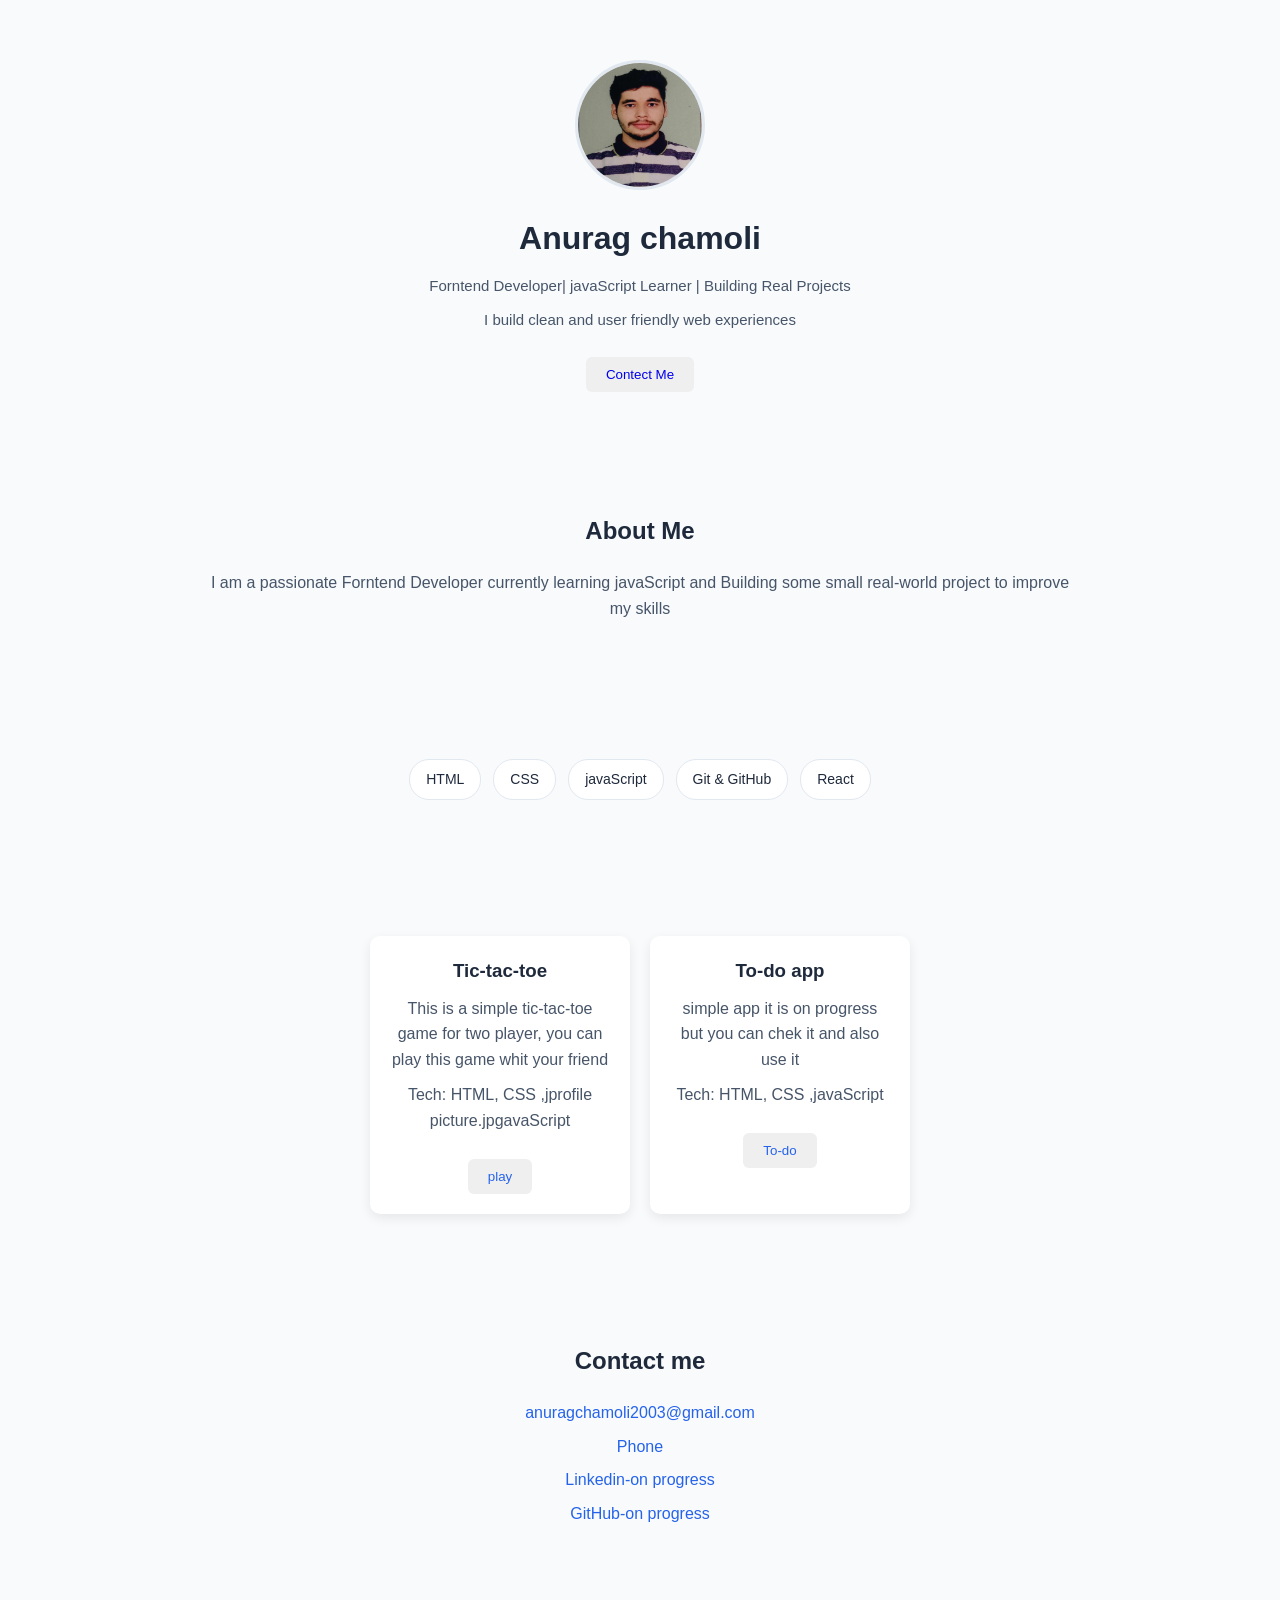
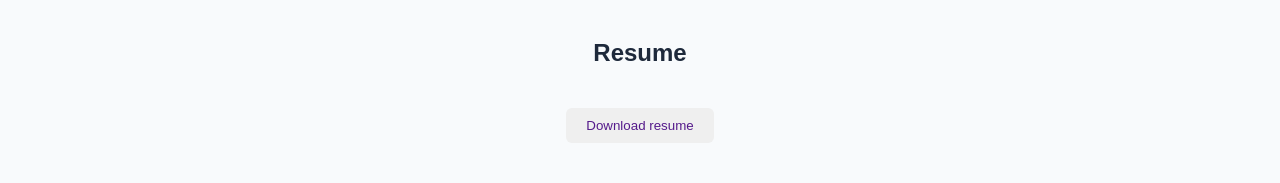
==== index.html @ 79e092b1 "profile picture bug" ====
<!DOCTYPE html>
<html lang="en">

<head>
    <meta charset="UTF-8">
    <meta name="viewport" content="width=device-width, initial-scale=1.0">
    <title>Portfolio</title>
    <link rel="stylesheet" href="style.css" class="css">
</head>

<body>
    <!-- hero section -->
    <section class="hero-sec">
        <img src="profile picture.jpg" alt="profile-picture">
        <h1>Anurag chamoli</h1>
        <p>Forntend Developer| javaScript Learner | Building Real Projects</p>
        <P>I build clean and user friendly web experiences</P>
        <button><a href="tel:9368377358">Contect Me</a></button>
    </section>

    <!-- about section -->
    <section class="about-sec">
        <h2>About Me</h2>
        <p>I am a passionate Forntend Developer currently learning javaScript and Building some small real-world project
            to improve my skills</p>
    </section>

    <!-- skill section -->
    <section class="skill-sec">
        <ul>
            <li>HTML</li>
            <li>CSS</li>
            <li>javaScript</li>
            <li>Git & GitHub</li>
            <li>React</li>
        </ul>
    </section>

    <!-- project section -->
    <section class="project-sec">
        <ul>
            <!-- tic-tac-toe game -->
            <li>
                <h3>Tic-tac-toe</h3>
                <p>This is a simple tic-tac-toe game for two player, you can play this game whit your friend</p>
                <p>Tech: HTML, CSS ,jprofile picture.jpgavaScript</p>
                <button><a href="/tic-tac-toe/">play</a></button>
            </li>

            <!-- to do app -->
            <li>
                <h3>To-do app</h3>
                <p>simple app it is on progress but you can chek it and also use it</p>
                <p>Tech: HTML, CSS ,javaScript</p>
                <button><a href="/to do/">To-do</a></button>
            </li>
        </ul>
    </section>


    <!-- contact section -->
    <section>
        <h2>Contact me</h2>
        <ul>
            <li><a href="mailto : anuragchamoli2003@gmail.com"> anuragchamoli2003@gmail.com</a></li>
            <li><a href="tel: 9368377358">Phone</a></li>
            <li><a href="">Linkedin-on progress</a></li>
            <li><a href="">GitHub-on progress</a></li>
        </ul>
    </section>

    <div>
        <h2>Resume</h2>
        <button><a href="">Download resume</a></button>
    </div>

</body>

</html>
---- style.css ----
/* RESET */
* {
    margin: 0;
    padding: 0;
    box-sizing: border-box;
    font-family: "Segoe UI", Arial, sans-serif;
}

/* BODY */
body {
    background: #f8fafc;
    color: #1e293b;
    line-height: 1.6;
}

/* COMMON SECTION STYLE */
section {
    padding: 60px 20px;
    max-width: 900px;
    margin: auto;
}

/* HEADINGS */
h1 {
    font-size: 32px;
    margin-bottom: 10px;
}

h2 {
    font-size: 24px;
    margin-bottom: 20px;
    text-align: center;
}

p {
    color: #475569;
    margin-bottom: 10px;
}

/* HERO */
.hero-sec {
    text-align: center;
}

.hero-sec img {
    width: 130px;
    height: 130px;
    border-radius: 50%;
    margin-bottom: 15px;
    border: 3px solid #e2e8f0;
}

.hero-sec p {
    font-size: 15px;
}

/* BUTTON STYLE */
button {
    margin-top: 15px;
    border: none;
    padding: 10px 20px;
    border-radius: 6px;
    cursor: pointer;
    transition: 0.3s;
}

button a {
    /* color: black; */
    text-decoration: none;
    font-weight: 500;
}

button:hover {
    background: #1d4ed8;
    a{
        color: white;
    }
}

/* ABOUT */
.about-sec {
    text-align: center;
}

/* SKILLS */
.skill-sec ul {
    display: flex;
    flex-wrap: wrap;
    justify-content: center;
    gap: 12px;
    list-style: none;
}

.skill-sec li {
    background: #ffffff;
    padding: 8px 16px;
    border-radius: 20px;
    border: 1px solid #e2e8f0;
    font-size: 14px;
}

/* PROJECTS */
.project-sec ul {
    display: flex;
    flex-wrap: wrap;
    justify-content: center;
    gap: 20px;
    list-style: none;
}

.project-sec li {
    background: white;
    padding: 20px;
    width: 260px;
    border-radius: 10px;
    box-shadow: 0 4px 12px rgba(0,0,0,0.08);
    transition: 0.3s;
}

.project-sec li:hover {
    transform: translateY(-6px);
}

.project-sec h3 {
    margin-bottom: 10px;
}

/* CONTACT */
section ul {
    list-style: none;
    text-align: center;
}

section ul li {
    margin: 8px 0;
}

section ul li a {
    text-decoration: none;
    color: #2563eb;
    transition: 0.3s;
}

section ul li a:hover {
    color: #1d4ed8;
}

/* RESUME */
div {
    text-align: center;
    padding: 40px 0;
}

/* RESPONSIVE */
@media (max-width: 600px) {
    h1 {
        font-size: 26px;
    }

    .project-sec ul {
        flex-direction: column;
        align-items: center;
    }

    .skill-sec ul {
        flex-direction: column;
        align-items: center;
    }
}
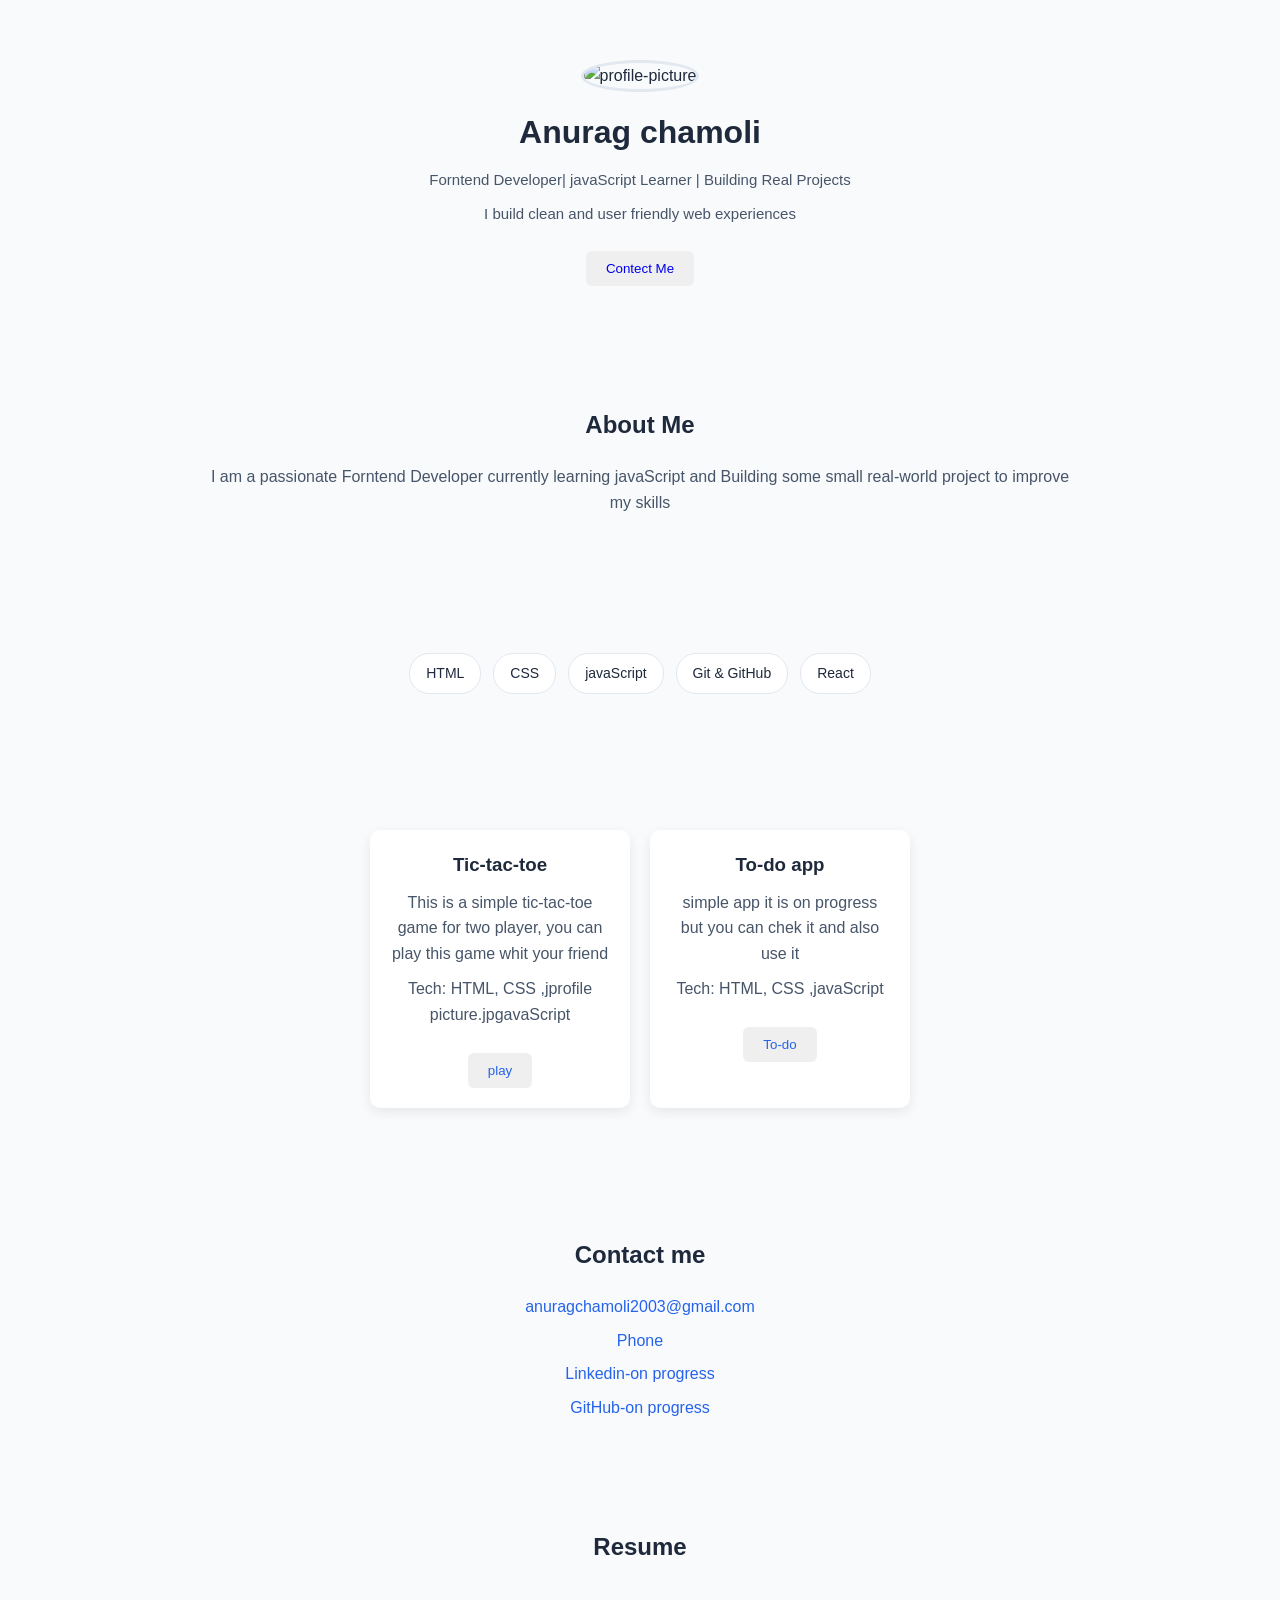
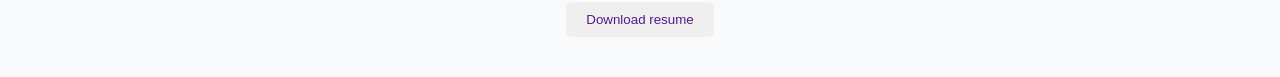
==== commit 9f5aa401: "change" ====
--- a/index.html
+++ b/index.html
@@ -11,7 +11,7 @@
 <body>
     <!-- hero section -->
     <section class="hero-sec">
-        <img src="profile picture.jpg" alt="profile-picture">
+        <img src="profile-picture.jpg" alt="profile-picture">
         <h1>Anurag chamoli</h1>
         <p>Forntend Developer| javaScript Learner | Building Real Projects</p>
         <P>I build clean and user friendly web experiences</P>
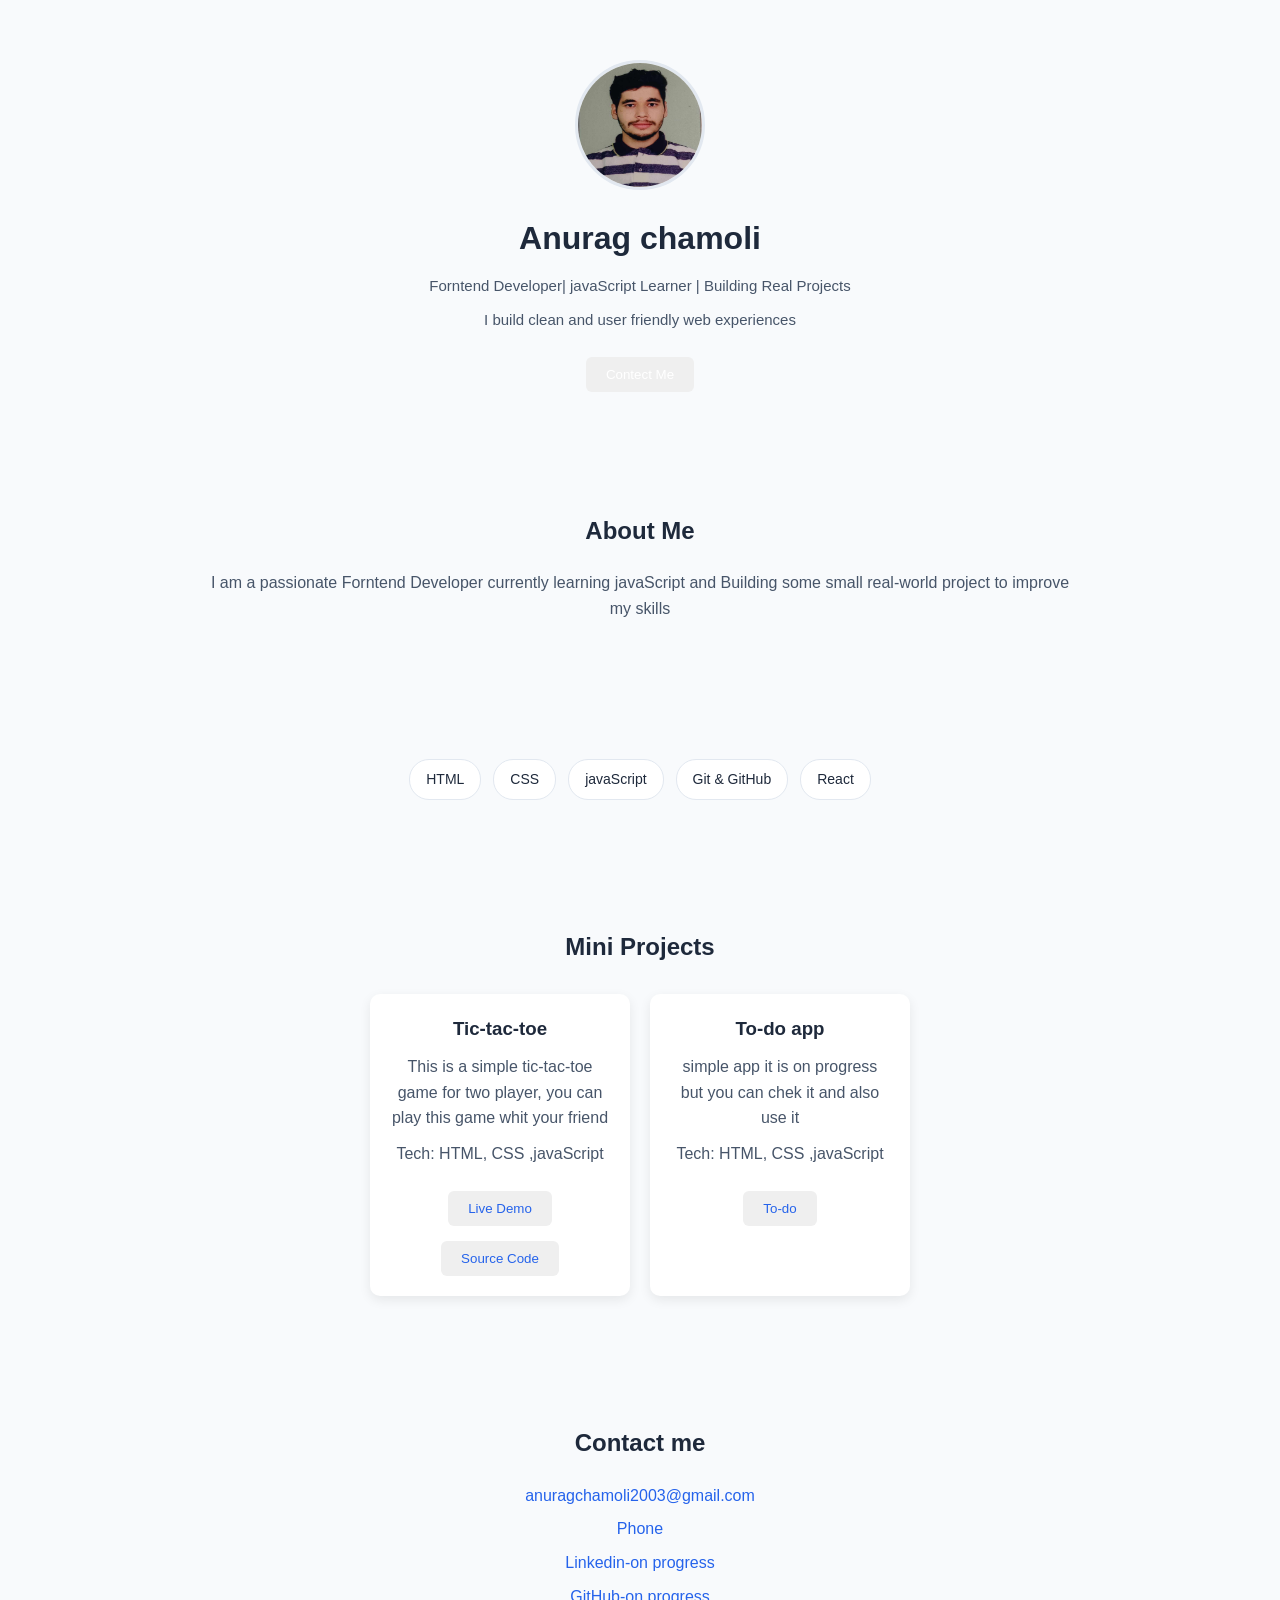
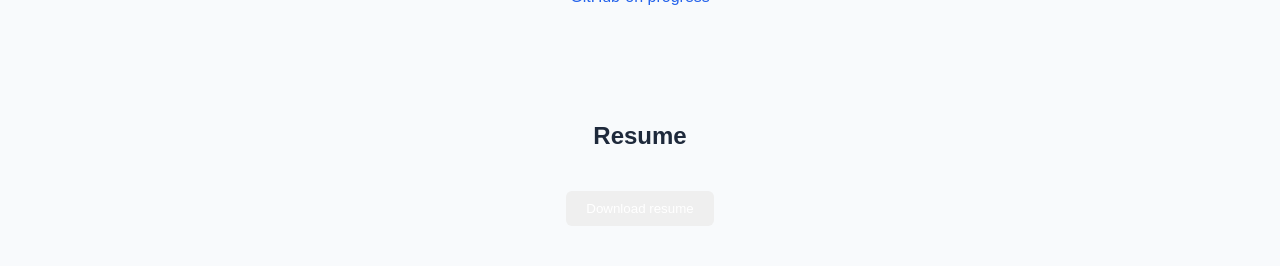
==== commit a9b55ffa: "add project link" ====
--- a/index.html
+++ b/index.html
@@ -38,13 +38,15 @@
 
     <!-- project section -->
     <section class="project-sec">
+        <h2>Mini Projects</h2>
         <ul>
             <!-- tic-tac-toe game -->
             <li>
                 <h3>Tic-tac-toe</h3>
                 <p>This is a simple tic-tac-toe game for two player, you can play this game whit your friend</p>
-                <p>Tech: HTML, CSS ,jprofile picture.jpgavaScript</p>
-                <button><a href="/tic-tac-toe/">play</a></button>
+                <p>Tech: HTML, CSS ,javaScript</p>
+                <button><a href=" https://anuragchamoli-15.github.io/tic-tac-toe/">Live Demo</a></button>
+                <button><a href="https://github.com/Anuragchamoli-15/tic-tac-toe.git">Source Code</a></button>
             </li>
 
             <!-- to do app -->
--- a/style.css
+++ b/style.css
@@ -65,16 +65,17 @@
 }
 
 button a {
-    /* color: black; */
+    color:white;
     text-decoration: none;
     font-weight: 500;
+     transition: 0.3s;
 }
 
+
 button:hover {
-    background: #1d4ed8;
-    a{
-        color: white;
-    }
+    background: #c5d4ff;
+     box-shadow: 0px 1px 5px rgb(101, 101, 101);
+     transform: translateY(-2px);
 }
 
 /* ABOUT */
@@ -118,7 +119,8 @@
 }
 
 .project-sec li:hover {
-    transform: translateY(-6px);
+    /* transform: translateY(-2px); */
+    box-shadow: 0px 1px 8px rgb(8, 230, 255);
 }
 
 .project-sec h3 {
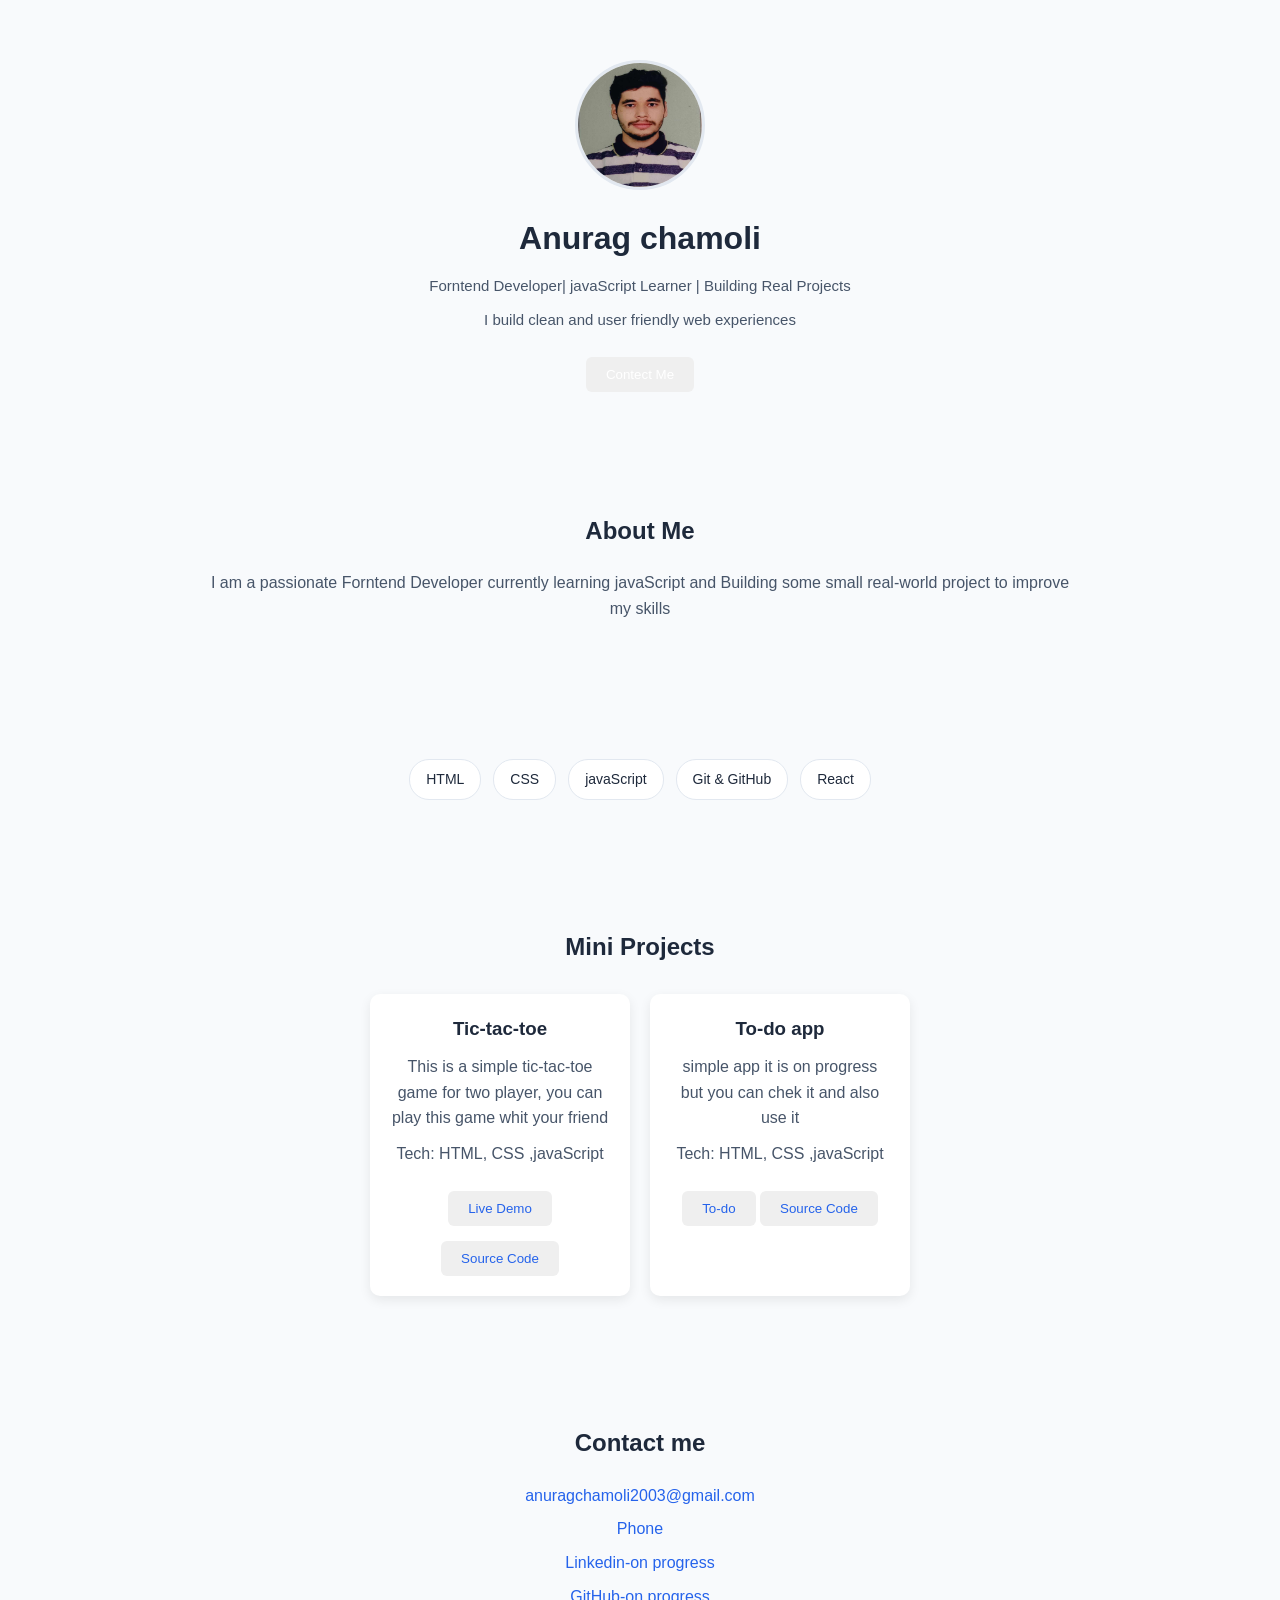
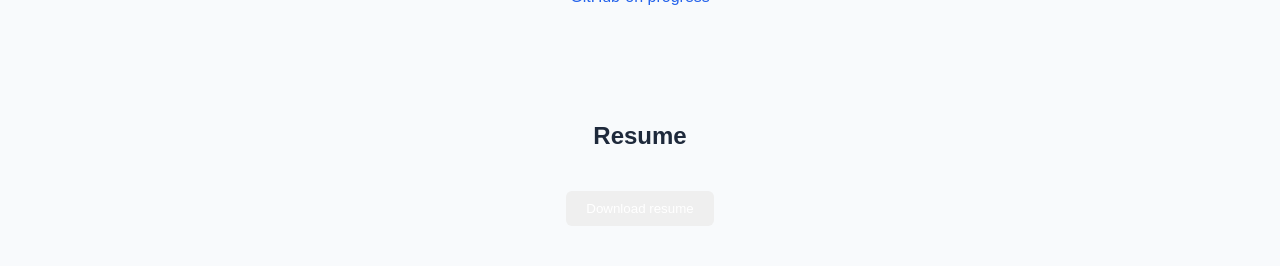
==== commit 8914c10f: "add links" ====
--- a/index.html
+++ b/index.html
@@ -54,7 +54,8 @@
                 <h3>To-do app</h3>
                 <p>simple app it is on progress but you can chek it and also use it</p>
                 <p>Tech: HTML, CSS ,javaScript</p>
-                <button><a href="/to do/">To-do</a></button>
+                <button><a href="https://anuragchamoli-15.github.io/To-do-app/">To-do</a></button>
+                <button><a href="https://github.com/Anuragchamoli-15/To-do-app.git">Source Code</a></button>
             </li>
         </ul>
     </section>
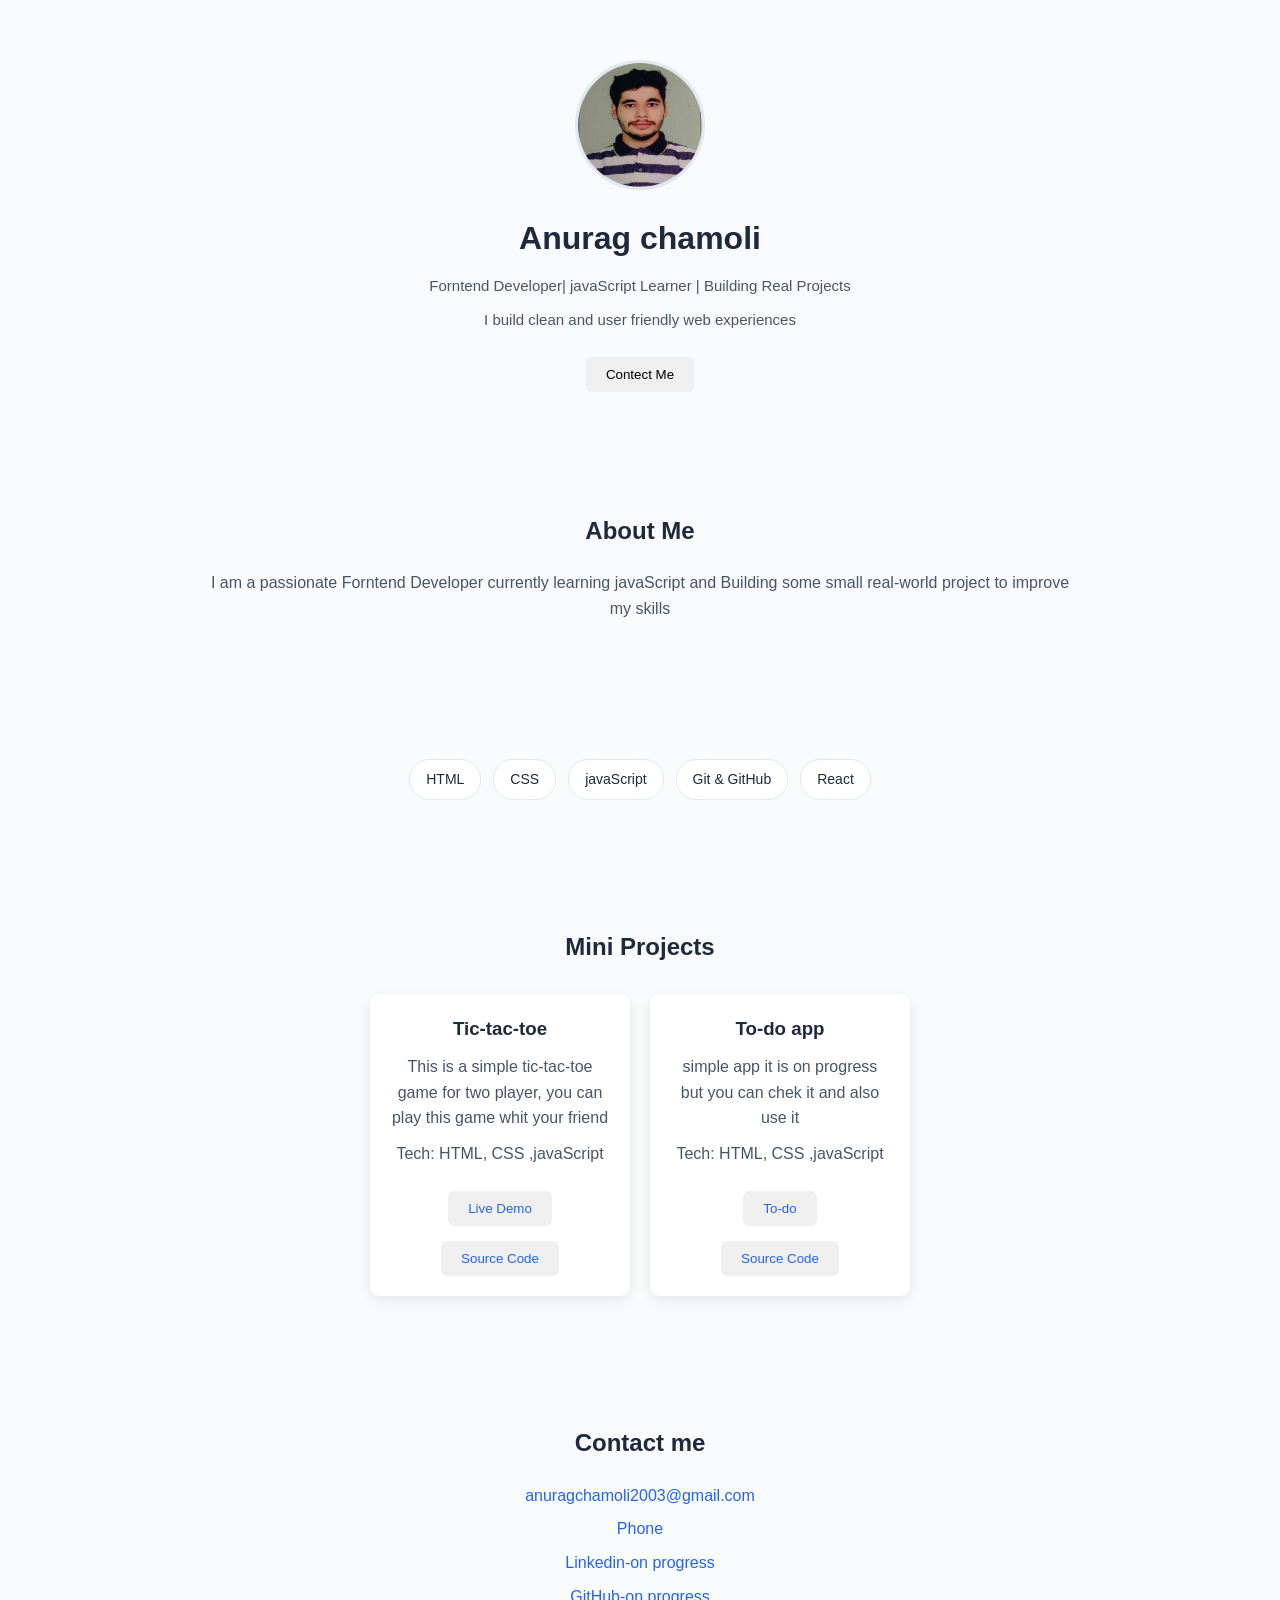
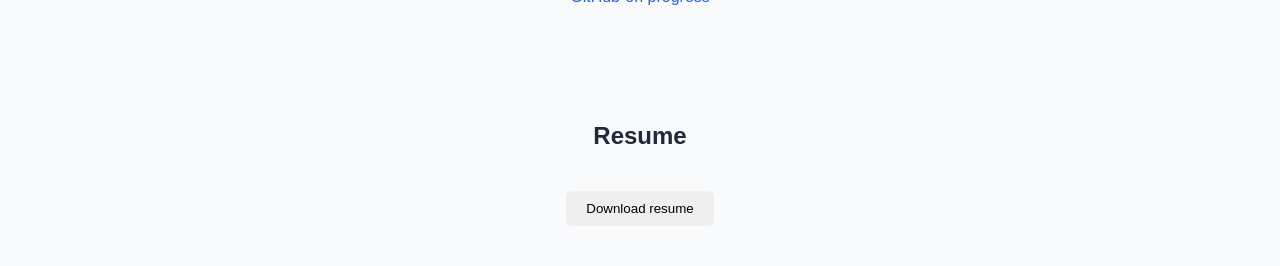
==== commit 803041e1: "commit" ====
--- a/index.html
+++ b/index.html
@@ -54,7 +54,7 @@
                 <h3>To-do app</h3>
                 <p>simple app it is on progress but you can chek it and also use it</p>
                 <p>Tech: HTML, CSS ,javaScript</p>
-                <button><a href="https://anuragchamoli-15.github.io/To-do-app/">To-do</a></button>
+                <button><a href="https://anuragchamoli-15.github.io/To-do-app/">To-do</a></button><br>
                 <button><a href="https://github.com/Anuragchamoli-15/To-do-app.git">Source Code</a></button>
             </li>
         </ul>
--- a/style.css
+++ b/style.css
@@ -65,7 +65,7 @@
 }
 
 button a {
-    color:white;
+    color:black;
     text-decoration: none;
     font-weight: 500;
      transition: 0.3s;
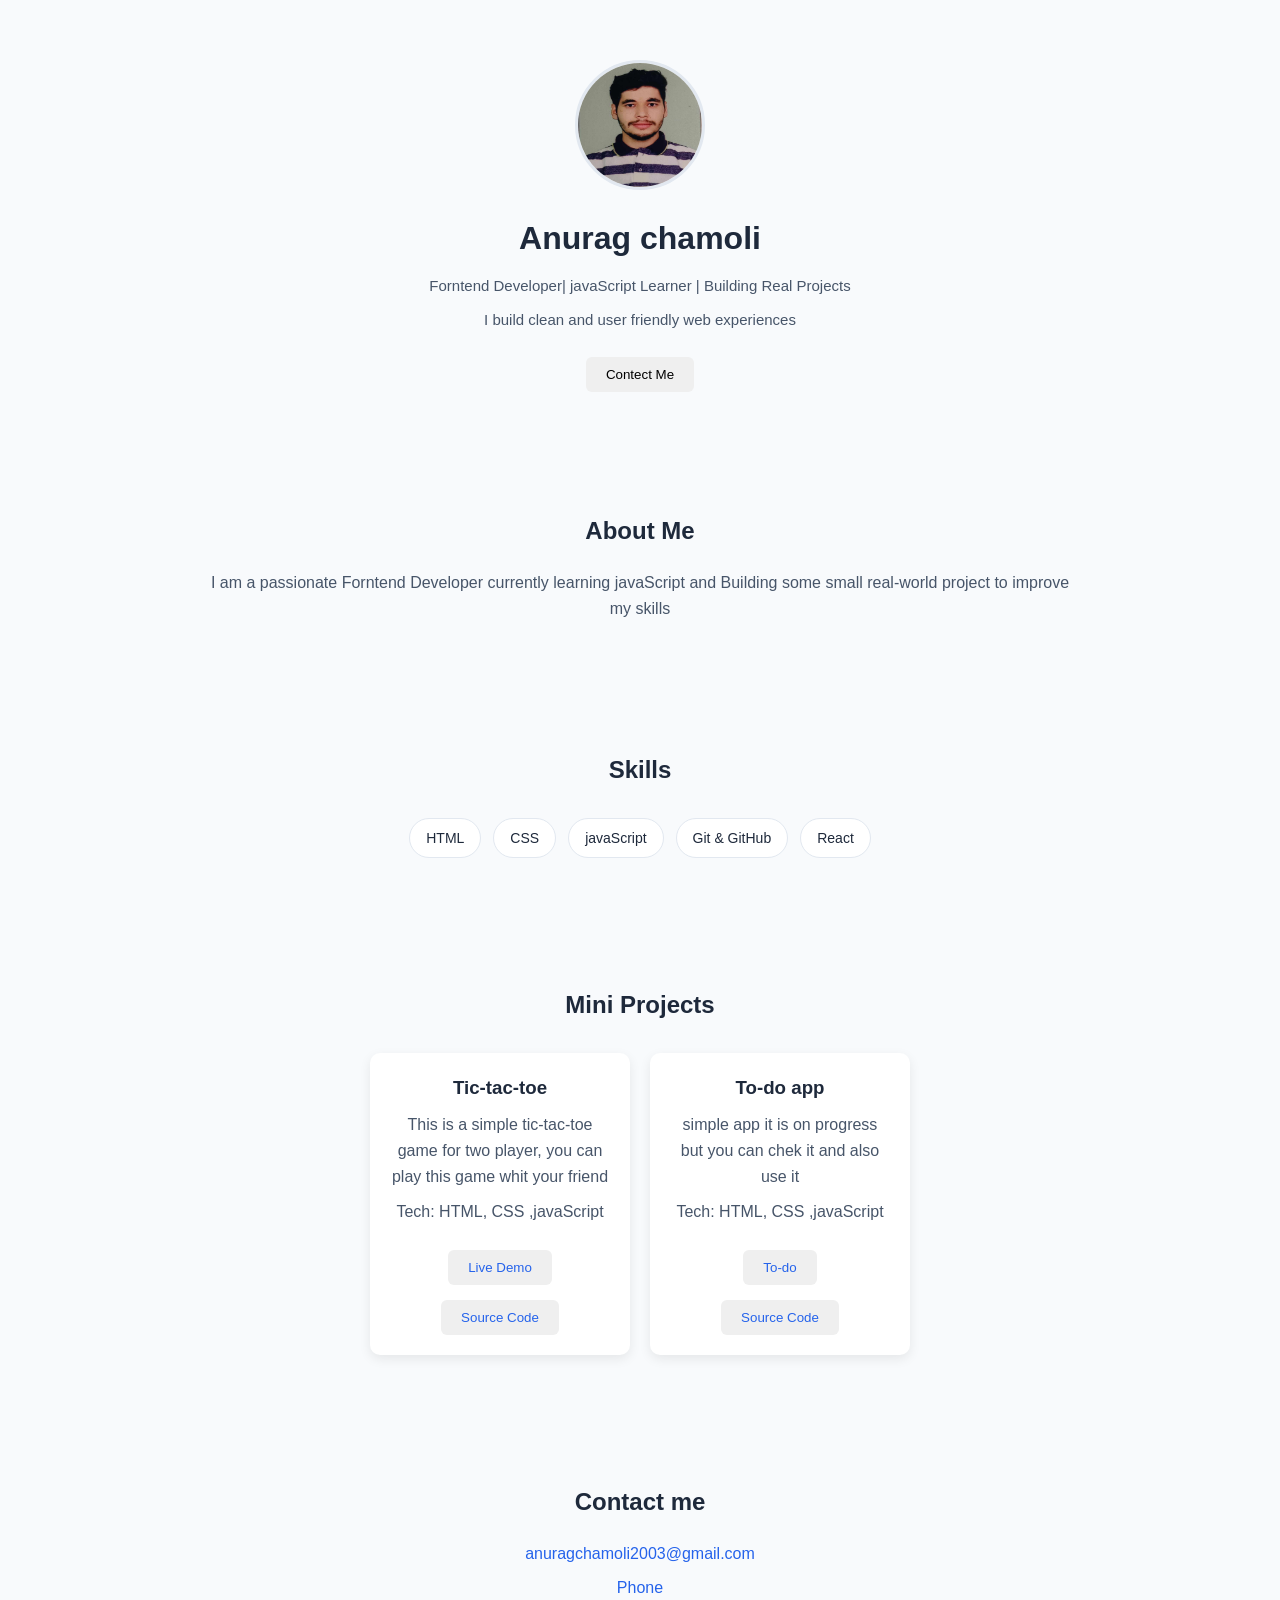
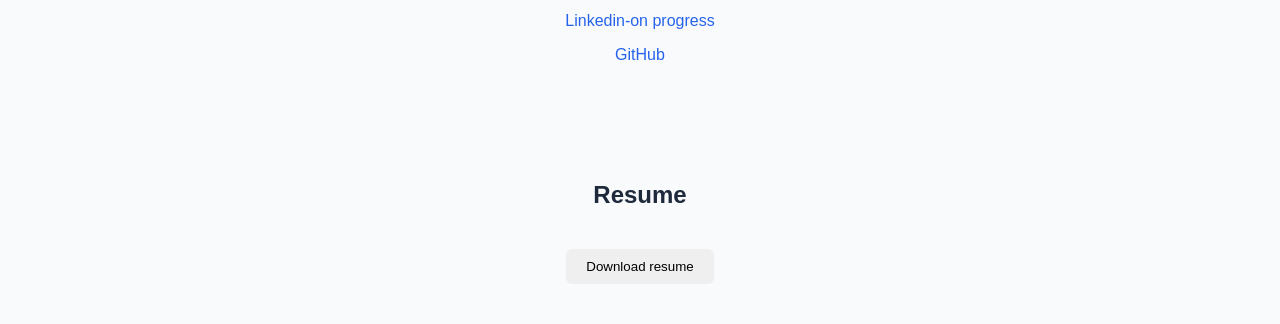
==== commit 848b77fb: "commit" ====
--- a/index.html
+++ b/index.html
@@ -27,6 +27,7 @@
 
     <!-- skill section -->
     <section class="skill-sec">
+        <h2>Skills</h2>
         <ul>
             <li>HTML</li>
             <li>CSS</li>
@@ -68,7 +69,7 @@
             <li><a href="mailto : anuragchamoli2003@gmail.com"> anuragchamoli2003@gmail.com</a></li>
             <li><a href="tel: 9368377358">Phone</a></li>
             <li><a href="">Linkedin-on progress</a></li>
-            <li><a href="">GitHub-on progress</a></li>
+            <li><a href="https://github.com/Anuragchamoli-15">GitHub</a></li>
         </ul>
     </section>
 
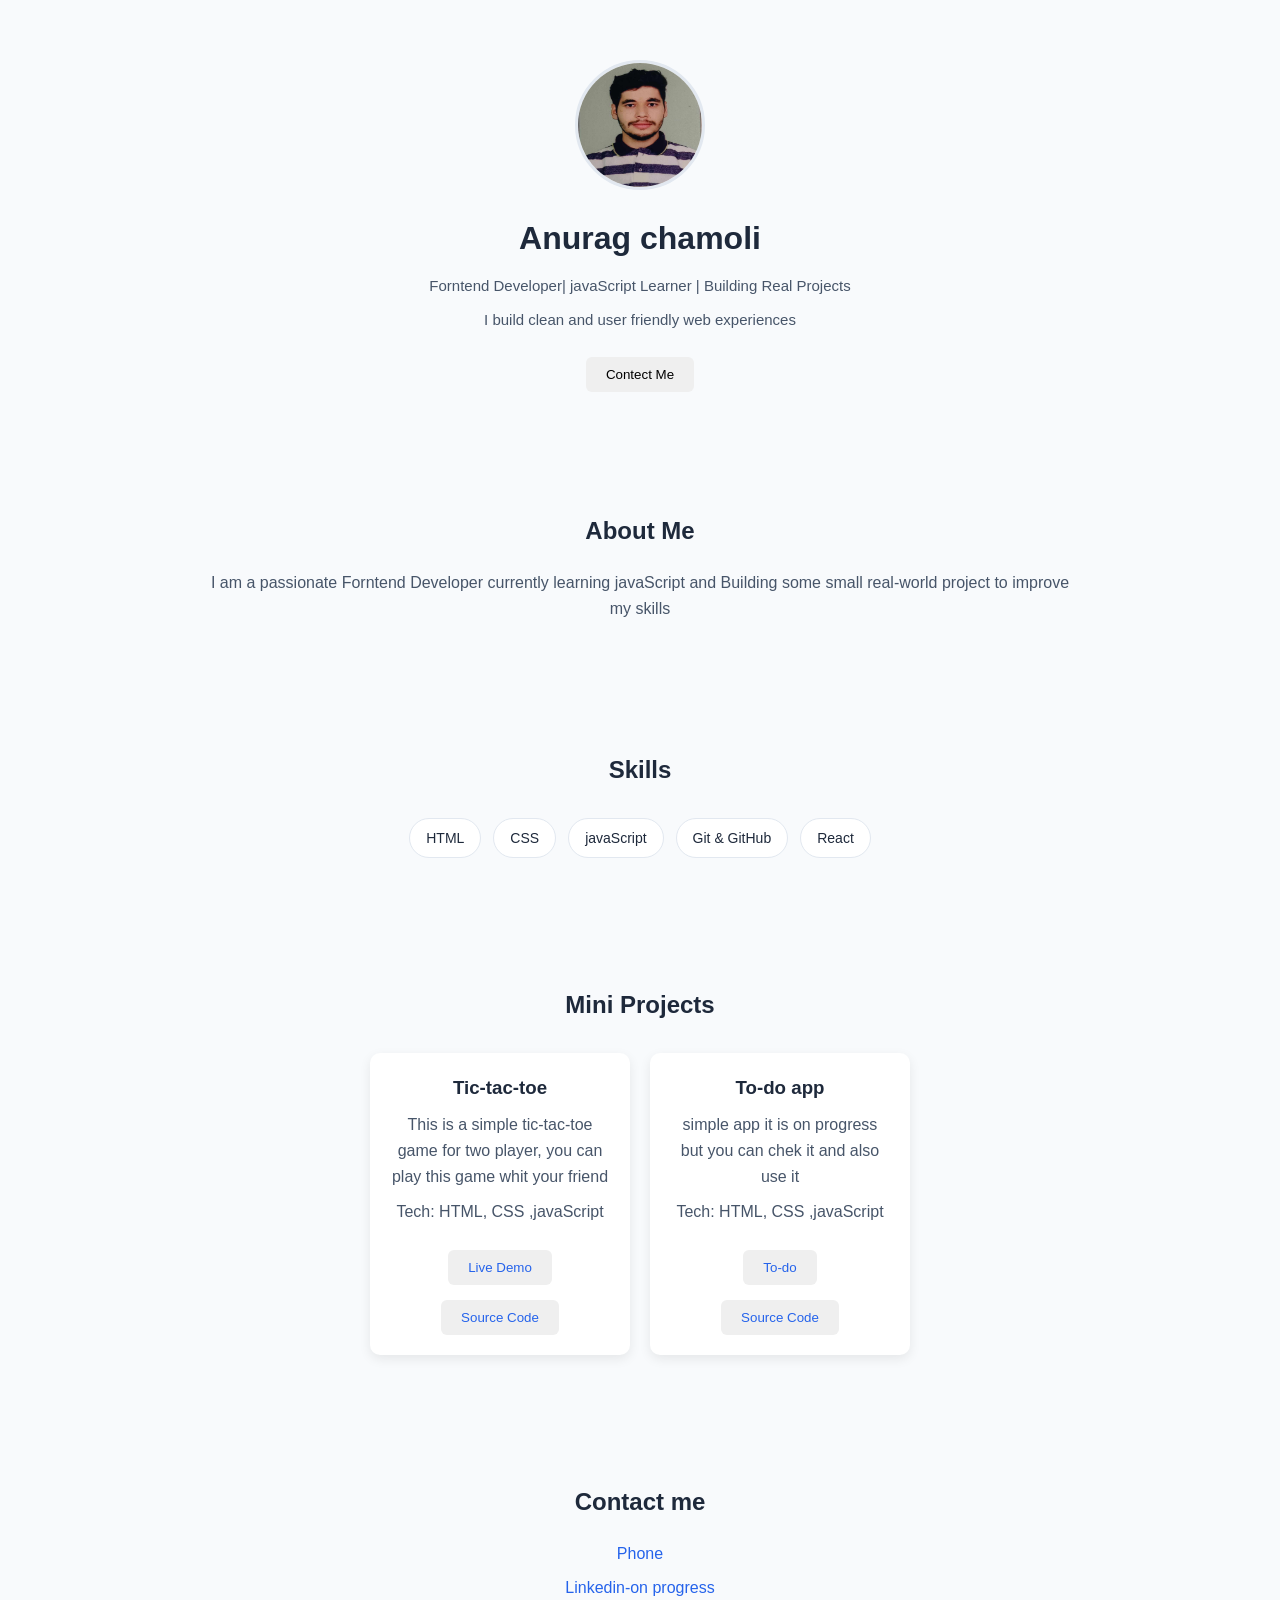
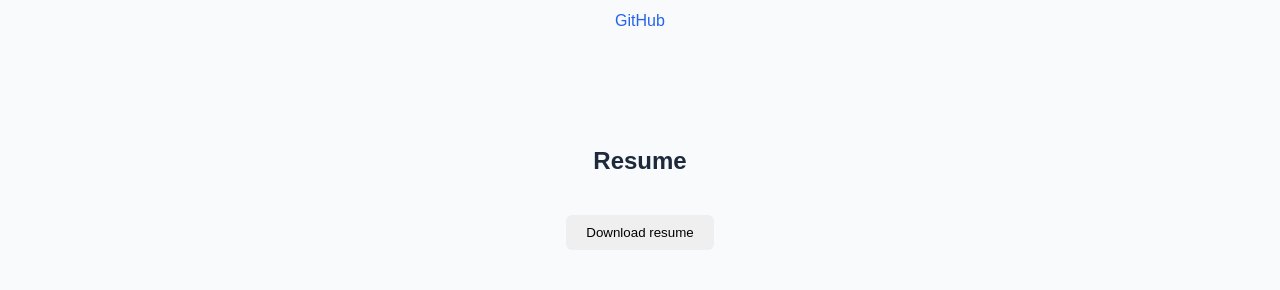
==== commit 938768fd: "hide the number" ====
--- a/index.html
+++ b/index.html
@@ -66,8 +66,8 @@
     <section>
         <h2>Contact me</h2>
         <ul>
-            <li><a href="mailto : anuragchamoli2003@gmail.com"> anuragchamoli2003@gmail.com</a></li>
-            <li><a href="tel: 9368377358">Phone</a></li>
+            <li><a href="mailto :############# > </a></li>
+            <li><a href="tel:$############ #">Phone</a></li>
             <li><a href="">Linkedin-on progress</a></li>
             <li><a href="https://github.com/Anuragchamoli-15">GitHub</a></li>
         </ul>
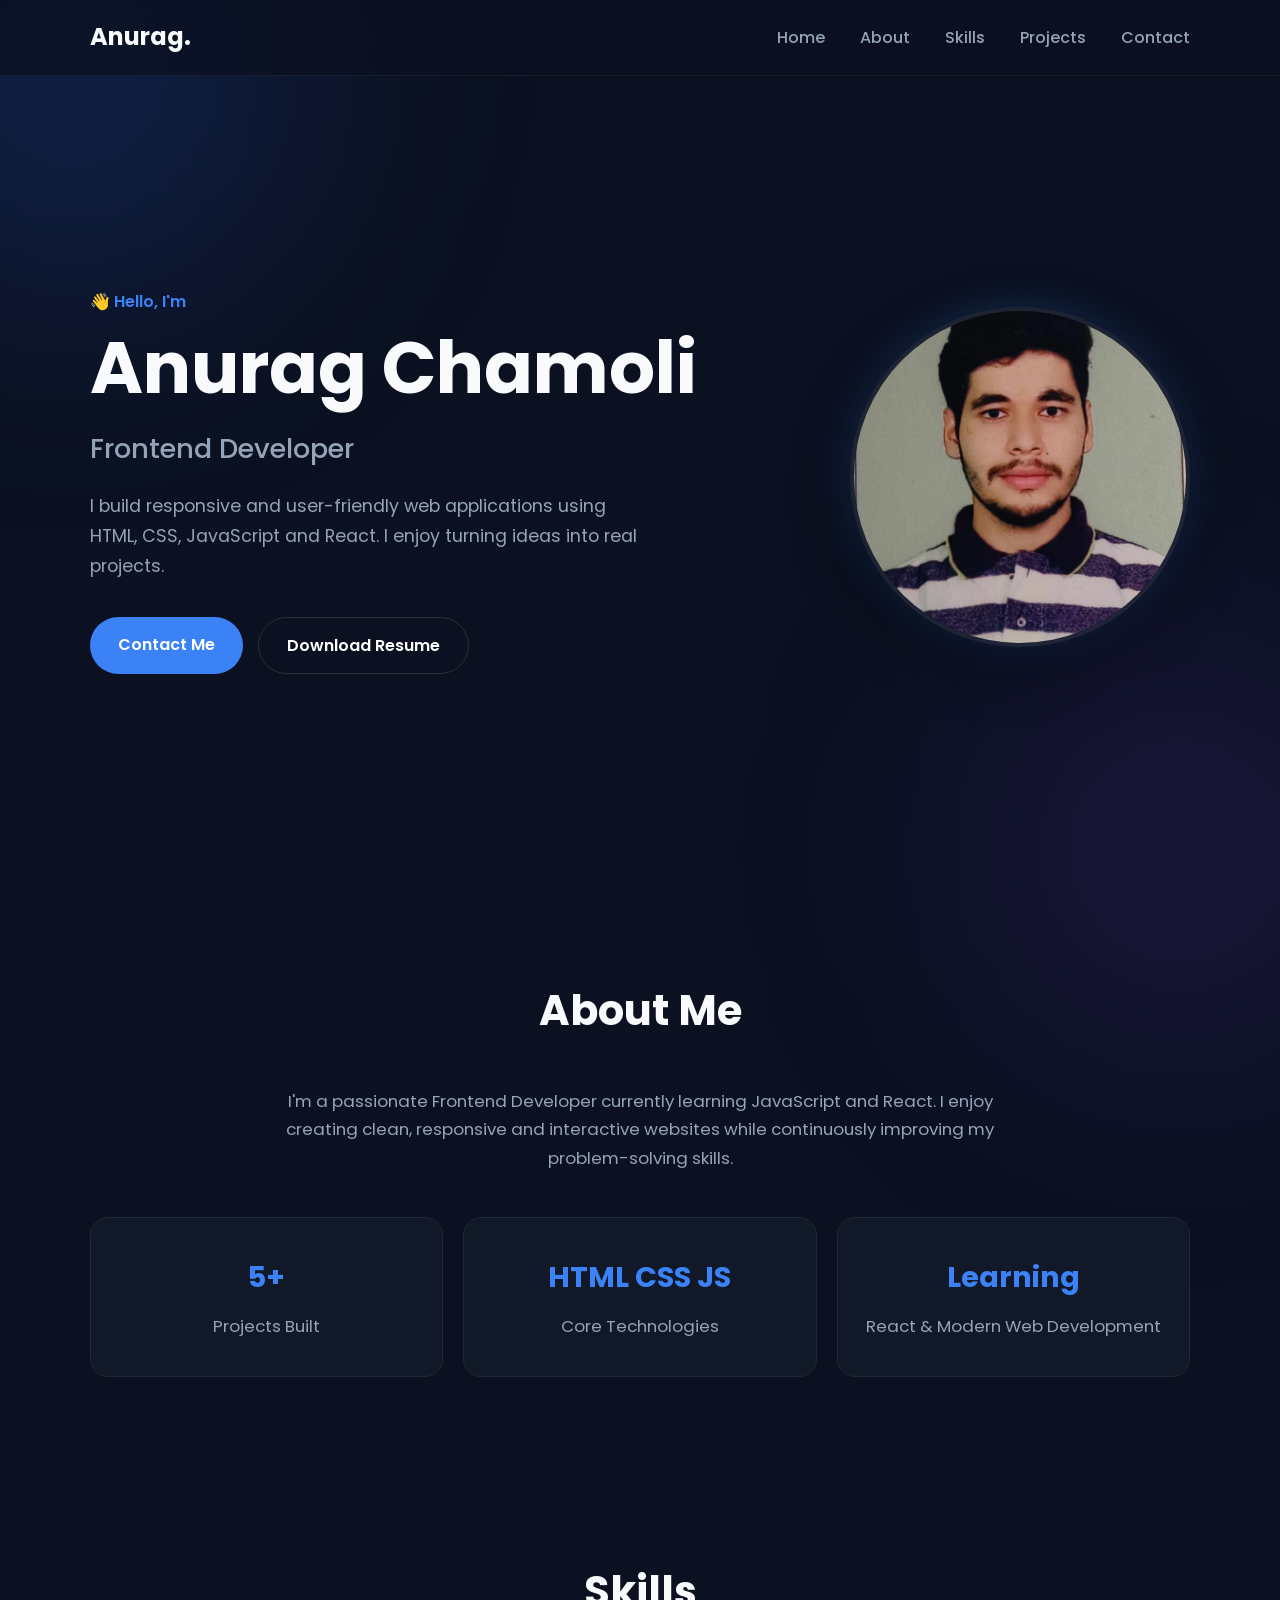
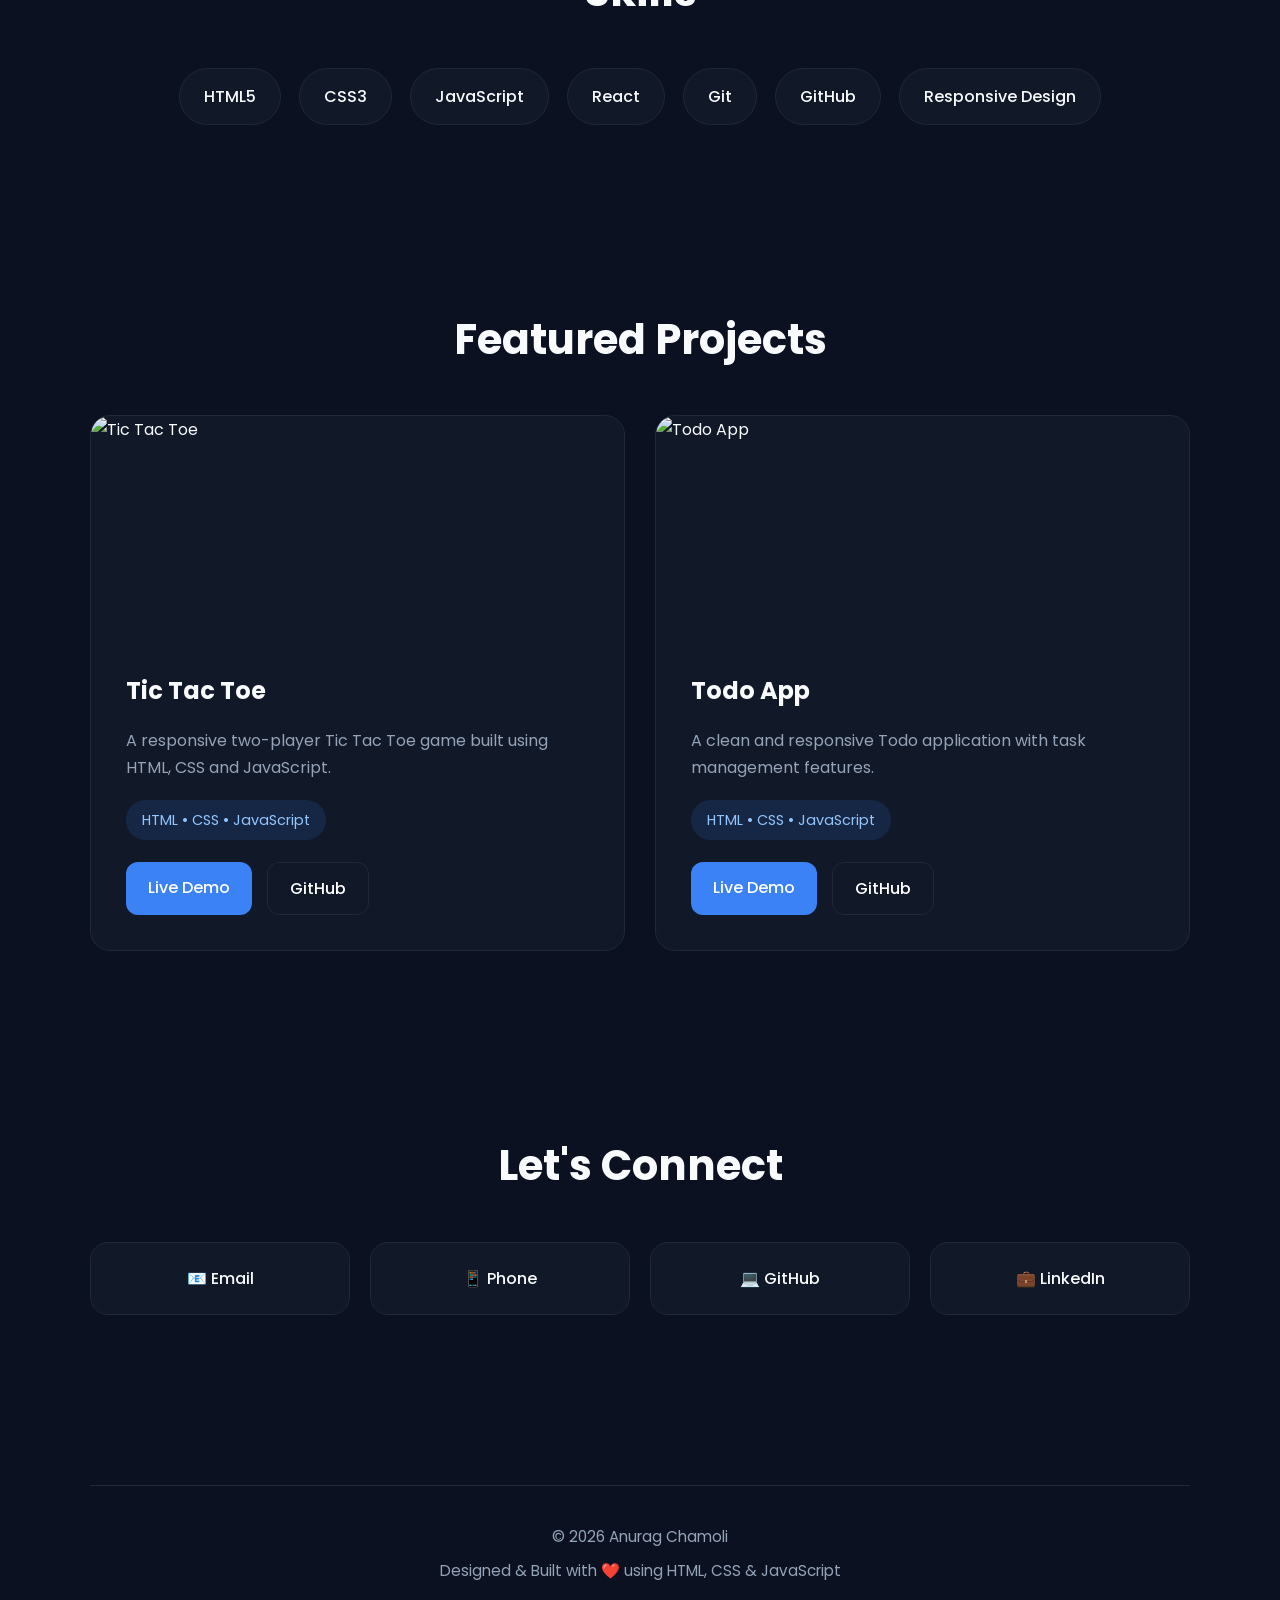
==== commit 9109e39a: "update by Ai chatgpt" ====
--- a/index.html
+++ b/index.html
@@ -1,83 +1,332 @@
 <!DOCTYPE html>
 <html lang="en">
-
 <head>
     <meta charset="UTF-8">
     <meta name="viewport" content="width=device-width, initial-scale=1.0">
-    <title>Portfolio</title>
-    <link rel="stylesheet" href="style.css" class="css">
+    <title>Anurag Chamoli | Frontend Developer</title>
+
+    <link rel="stylesheet" href="style.css">
+
+    <!-- Google Font -->
+    <link rel="preconnect" href="https://fonts.googleapis.com">
+    <link rel="preconnect" href="https://fonts.gstatic.com" crossorigin>
+    <link href="https://fonts.googleapis.com/css2?family=Poppins:wght@300;400;500;600;700&display=swap" rel="stylesheet">
 </head>
 
 <body>
-    <!-- hero section -->
-    <section class="hero-sec">
-        <img src="profile-picture.jpg" alt="profile-picture">
-        <h1>Anurag chamoli</h1>
-        <p>Forntend Developer| javaScript Learner | Building Real Projects</p>
-        <P>I build clean and user friendly web experiences</P>
-        <button><a href="tel:9368377358">Contect Me</a></button>
-    </section>
-
-    <!-- about section -->
-    <section class="about-sec">
-        <h2>About Me</h2>
-        <p>I am a passionate Forntend Developer currently learning javaScript and Building some small real-world project
-            to improve my skills</p>
-    </section>
-
-    <!-- skill section -->
-    <section class="skill-sec">
-        <h2>Skills</h2>
-        <ul>
-            <li>HTML</li>
-            <li>CSS</li>
-            <li>javaScript</li>
-            <li>Git & GitHub</li>
-            <li>React</li>
-        </ul>
-    </section>
-
-    <!-- project section -->
-    <section class="project-sec">
-        <h2>Mini Projects</h2>
-        <ul>
-            <!-- tic-tac-toe game -->
-            <li>
-                <h3>Tic-tac-toe</h3>
-                <p>This is a simple tic-tac-toe game for two player, you can play this game whit your friend</p>
-                <p>Tech: HTML, CSS ,javaScript</p>
-                <button><a href=" https://anuragchamoli-15.github.io/tic-tac-toe/">Live Demo</a></button>
-                <button><a href="https://github.com/Anuragchamoli-15/tic-tac-toe.git">Source Code</a></button>
-            </li>
-
-            <!-- to do app -->
-            <li>
-                <h3>To-do app</h3>
-                <p>simple app it is on progress but you can chek it and also use it</p>
-                <p>Tech: HTML, CSS ,javaScript</p>
-                <button><a href="https://anuragchamoli-15.github.io/To-do-app/">To-do</a></button><br>
-                <button><a href="https://github.com/Anuragchamoli-15/To-do-app.git">Source Code</a></button>
-            </li>
-        </ul>
-    </section>
-
-
-    <!-- contact section -->
-    <section>
-        <h2>Contact me</h2>
-        <ul>
-            <li><a href="mailto :############# > </a></li>
-            <li><a href="tel:$############ #">Phone</a></li>
-            <li><a href="">Linkedin-on progress</a></li>
-            <li><a href="https://github.com/Anuragchamoli-15">GitHub</a></li>
-        </ul>
-    </section>
-
-    <div>
-        <h2>Resume</h2>
-        <button><a href="">Download resume</a></button>
-    </div>
+
+    <!-- ================= HEADER ================= -->
+
+    <header class="header">
+
+        <nav class="navbar">
+
+            <h2 class="logo">Anurag.</h2>
+
+            <ul class="nav-links">
+
+                <li><a href="#home">Home</a></li>
+
+                <li><a href="#about">About</a></li>
+
+                <li><a href="#skills">Skills</a></li>
+
+                <li><a href="#projects">Projects</a></li>
+
+                <li><a href="#contact">Contact</a></li>
+
+            </ul>
+
+        </nav>
+
+    </header>
+
+
+
+    <!-- ================= HERO ================= -->
+
+    <section id="home" class="hero">
+
+        <div class="hero-content">
+
+            <p class="hero-tag">👋 Hello, I'm</p>
+
+            <h1>Anurag Chamoli</h1>
+
+            <h2>Frontend Developer</h2>
+
+            <p class="hero-description">
+
+                I build responsive and user-friendly web applications
+                using HTML, CSS, JavaScript and React.
+                I enjoy turning ideas into real projects.
+
+            </p>
+
+            <div class="hero-buttons">
+
+                <a href="#contact" class="btn primary-btn">
+                    Contact Me
+                </a>
+
+                <a href="resume.pdf" class="btn secondary-btn" download>
+                    Download Resume
+                </a>
+
+            </div>
+
+        </div>
+
+
+
+        <div class="hero-image">
+
+            <img src="profile-picture.jpg" alt="Anurag Chamoli">
+
+        </div>
+
+    </section>
+
+
+
+    <!-- ================= ABOUT ================= -->
+
+    <section id="about" class="about">
+
+        <h2 class="section-title">
+            About Me
+        </h2>
+
+        <div class="about-container">
+
+            <p>
+
+                I'm a passionate Frontend Developer currently learning
+                JavaScript and React.
+
+                I enjoy creating clean, responsive and interactive websites
+                while continuously improving my problem-solving skills.
+
+            </p>
+
+            <div class="about-cards">
+
+                <div class="card">
+
+                    <h3>5+</h3>
+
+                    <p>Projects Built</p>
+
+                </div>
+
+                <div class="card">
+
+                    <h3>HTML CSS JS</h3>
+
+                    <p>Core Technologies</p>
+
+                </div>
+
+                <div class="card">
+
+                    <h3>Learning</h3>
+
+                    <p>React & Modern Web Development</p>
+
+                </div>
+
+            </div>
+
+        </div>
+
+    </section>
+
+
+
+    <!-- ================= SKILLS ================= -->
+
+    <section id="skills" class="skills">
+
+        <h2 class="section-title">
+            Skills
+        </h2>
+
+        <div class="skills-container">
+
+            <div class="skill">HTML5</div>
+
+            <div class="skill">CSS3</div>
+
+            <div class="skill">JavaScript</div>
+
+            <div class="skill">React</div>
+
+            <div class="skill">Git</div>
+
+            <div class="skill">GitHub</div>
+
+            <div class="skill">Responsive Design</div>
+
+        </div>
+
+    </section>
+
+
+
+    <!-- ================= PROJECTS ================= -->
+
+    <section id="projects" class="projects">
+
+        <h2 class="section-title">
+            Featured Projects
+        </h2>
+
+        <div class="projects-grid">
+
+
+            <!-- Project 1 -->
+
+            <article class="project-card">
+
+                <img src="images/tictactoe.png" alt="Tic Tac Toe">
+
+                <div class="project-content">
+
+                    <h3>Tic Tac Toe</h3>
+
+                    <p>
+
+                        A responsive two-player Tic Tac Toe game built
+                        using HTML, CSS and JavaScript.
+
+                    </p>
+
+                    <span class="tech">
+
+                        HTML • CSS • JavaScript
+
+                    </span>
+
+                    <div class="project-buttons">
+
+                        <a href="https://anuragchamoli-15.github.io/tic-tac-toe/">
+                            Live Demo
+                        </a>
+
+                        <a href="https://github.com/Anuragchamoli-15/tic-tac-toe">
+                            GitHub
+                        </a>
+
+                    </div>
+
+                </div>
+
+            </article>
+
+
+
+            <!-- Project 2 -->
+
+            <article class="project-card">
+
+                <img src="images/todo.png" alt="Todo App">
+
+                <div class="project-content">
+
+                    <h3>Todo App</h3>
+
+                    <p>
+
+                        A clean and responsive Todo application with
+                        task management features.
+
+                    </p>
+
+                    <span class="tech">
+
+                        HTML • CSS • JavaScript
+
+                    </span>
+
+                    <div class="project-buttons">
+
+                        <a href="https://anuragchamoli-15.github.io/To-do-app/">
+                            Live Demo
+                        </a>
+
+                        <a href="https://github.com/Anuragchamoli-15/To-do-app">
+                            GitHub
+                        </a>
+
+                    </div>
+
+                </div>
+
+            </article>
+
+        </div>
+
+    </section>
+
+
+
+    <!-- ================= CONTACT ================= -->
+
+    <section id="contact" class="contact">
+
+        <h2 class="section-title">
+            Let's Connect
+        </h2>
+
+        <div class="contact-container">
+
+            <a href="mailto:your@email.com" class="contact-card">
+
+                📧 Email
+
+            </a>
+
+            <a href="tel:+919368377358" class="contact-card">
+
+                📱 Phone
+
+            </a>
+
+            <a href="https://github.com/Anuragchamoli-15" class="contact-card">
+
+                💻 GitHub
+
+            </a>
+
+            <a href="#" class="contact-card">
+
+                💼 LinkedIn
+
+            </a>
+
+        </div>
+
+    </section>
+
+
+
+    <!-- ================= FOOTER ================= -->
+
+    <footer>
+
+        <p>
+
+            © 2026 Anurag Chamoli
+
+        </p>
+
+        <p>
+
+            Designed & Built with ❤️ using HTML, CSS & JavaScript
+
+        </p>
+
+    </footer>
 
 </body>
-
 </html>
--- a/style.css
+++ b/style.css
@@ -1,171 +1,818 @@
-/* RESET */
-* {
-    margin: 0;
-    padding: 0;
-    box-sizing: border-box;
-    font-family: "Segoe UI", Arial, sans-serif;
-}
-
-/* BODY */
-body {
-    background: #f8fafc;
-    color: #1e293b;
-    line-height: 1.6;
-}
-
-/* COMMON SECTION STYLE */
-section {
-    padding: 60px 20px;
-    max-width: 900px;
-    margin: auto;
-}
-
-/* HEADINGS */
-h1 {
-    font-size: 32px;
-    margin-bottom: 10px;
-}
-
-h2 {
-    font-size: 24px;
-    margin-bottom: 20px;
-    text-align: center;
-}
-
-p {
-    color: #475569;
-    margin-bottom: 10px;
-}
-
-/* HERO */
-.hero-sec {
-    text-align: center;
-}
-
-.hero-sec img {
-    width: 130px;
-    height: 130px;
-    border-radius: 50%;
-    margin-bottom: 15px;
-    border: 3px solid #e2e8f0;
-}
-
-.hero-sec p {
-    font-size: 15px;
-}
-
-/* BUTTON STYLE */
-button {
-    margin-top: 15px;
-    border: none;
-    padding: 10px 20px;
-    border-radius: 6px;
-    cursor: pointer;
-    transition: 0.3s;
-}
-
-button a {
-    color:black;
-    text-decoration: none;
-    font-weight: 500;
-     transition: 0.3s;
-}
-
-
-button:hover {
-    background: #c5d4ff;
-     box-shadow: 0px 1px 5px rgb(101, 101, 101);
-     transform: translateY(-2px);
-}
-
-/* ABOUT */
-.about-sec {
-    text-align: center;
-}
-
-/* SKILLS */
-.skill-sec ul {
-    display: flex;
-    flex-wrap: wrap;
-    justify-content: center;
-    gap: 12px;
-    list-style: none;
-}
-
-.skill-sec li {
-    background: #ffffff;
-    padding: 8px 16px;
-    border-radius: 20px;
-    border: 1px solid #e2e8f0;
-    font-size: 14px;
-}
-
-/* PROJECTS */
-.project-sec ul {
-    display: flex;
-    flex-wrap: wrap;
-    justify-content: center;
-    gap: 20px;
-    list-style: none;
-}
-
-.project-sec li {
-    background: white;
-    padding: 20px;
-    width: 260px;
-    border-radius: 10px;
-    box-shadow: 0 4px 12px rgba(0,0,0,0.08);
-    transition: 0.3s;
-}
-
-.project-sec li:hover {
-    /* transform: translateY(-2px); */
-    box-shadow: 0px 1px 8px rgb(8, 230, 255);
-}
-
-.project-sec h3 {
-    margin-bottom: 10px;
-}
-
-/* CONTACT */
-section ul {
-    list-style: none;
-    text-align: center;
-}
-
-section ul li {
-    margin: 8px 0;
-}
-
-section ul li a {
-    text-decoration: none;
-    color: #2563eb;
-    transition: 0.3s;
-}
-
-section ul li a:hover {
-    color: #1d4ed8;
-}
-
-/* RESUME */
-div {
-    text-align: center;
-    padding: 40px 0;
-}
-
-/* RESPONSIVE */
-@media (max-width: 600px) {
-    h1 {
-        font-size: 26px;
-    }
-
-    .project-sec ul {
-        flex-direction: column;
-        align-items: center;
-    }
-
-    .skill-sec ul {
-        flex-direction: column;
-        align-items: center;
-    }
+/* ===========================
+   GOOGLE FONT
+=========================== */
+
+@import url('https://fonts.googleapis.com/css2?family=Poppins:wght@300;400;500;600;700;800&display=swap');
+
+
+/* ===========================
+   RESET
+=========================== */
+
+*{
+    margin:0;
+    padding:0;
+    box-sizing:border-box;
+}
+
+html{
+    scroll-behavior:smooth;
+}
+
+body{
+    font-family:'Poppins',sans-serif;
+    background:#0b1120;
+    color:#f8fafc;
+    line-height:1.7;
+    overflow-x:hidden;
+}
+
+
+/* ===========================
+   VARIABLES
+=========================== */
+
+:root{
+
+    --bg:#0b1120;
+    --card:#111827;
+    --border:#1f2937;
+
+    --primary:#3b82f6;
+    --primary-hover:#2563eb;
+
+    --text:#f8fafc;
+    --text-light:#94a3b8;
+
+    --radius:18px;
+
+}
+
+
+/* ===========================
+   ANIMATED BACKGROUND
+=========================== */
+
+body::before{
+
+    content:"";
+
+    position:fixed;
+
+    width:450px;
+    height:450px;
+
+    background:#2563eb30;
+
+    filter:blur(120px);
+
+    top:-150px;
+    left:-150px;
+
+    border-radius:50%;
+
+    z-index:-2;
+
+}
+
+body::after{
+
+    content:"";
+
+    position:fixed;
+
+    width:400px;
+    height:400px;
+
+    background:#7c3aed25;
+
+    filter:blur(130px);
+
+    bottom:-150px;
+    right:-100px;
+
+    border-radius:50%;
+
+    z-index:-2;
+
+}
+
+
+/* ===========================
+   COMMON
+=========================== */
+
+section{
+
+    width:min(1100px,92%);
+
+    margin:auto;
+
+    padding:90px 0;
+
+}
+
+.section-title{
+
+    font-size:2rem;
+
+    margin-bottom:40px;
+
+    text-align:center;
+
+    font-weight:700;
+
+}
+
+
+/* ===========================
+   NAVBAR
+=========================== */
+
+.header{
+
+    position:sticky;
+
+    top:0;
+
+    z-index:1000;
+
+    backdrop-filter:blur(15px);
+
+    background:rgba(11,17,32,.75);
+
+    border-bottom:1px solid rgba(255,255,255,.06);
+
+}
+
+.navbar{
+
+    width:min(1100px,92%);
+
+    margin:auto;
+
+    display:flex;
+
+    justify-content:space-between;
+
+    align-items:center;
+
+    height:75px;
+
+}
+
+.logo{
+
+    color:var(--text);
+
+    font-size:1.5rem;
+
+    font-weight:700;
+
+}
+
+.nav-links{
+
+    display:none;
+
+    list-style:none;
+
+}
+
+.nav-links a{
+
+    color:var(--text-light);
+
+    text-decoration:none;
+
+    transition:.3s;
+
+    font-weight:500;
+
+}
+
+.nav-links a:hover{
+
+    color:white;
+
+}
+
+
+/* ===========================
+   HERO
+=========================== */
+
+.hero{
+
+    min-height:90vh;
+
+    display:flex;
+
+    flex-direction:column-reverse;
+
+    justify-content:center;
+
+    align-items:center;
+
+    gap:50px;
+
+    text-align:center;
+
+}
+
+.hero-image img{
+
+    width:250px;
+
+    aspect-ratio:1;
+
+    object-fit:cover;
+
+    border-radius:50%;
+
+    border:4px solid rgba(255,255,255,.08);
+
+    box-shadow:
+
+    0 20px 60px rgba(0,0,0,.45),
+
+    0 0 40px rgba(59,130,246,.25);
+
+}
+
+.hero-tag{
+
+    color:var(--primary);
+
+    font-weight:600;
+
+    margin-bottom:10px;
+
+}
+
+.hero h1{
+
+    font-size:2.8rem;
+
+    line-height:1.2;
+
+    margin-bottom:15px;
+
+}
+
+.hero h2{
+
+    color:var(--text-light);
+
+    font-size:1.2rem;
+
+    font-weight:500;
+
+    margin-bottom:20px;
+
+}
+
+.hero-description{
+
+    max-width:550px;
+
+    color:var(--text-light);
+
+    margin:auto;
+
+}
+
+
+/* ===========================
+   BUTTONS
+=========================== */
+
+.hero-buttons{
+
+    display:flex;
+
+    justify-content:center;
+
+    gap:15px;
+
+    margin-top:35px;
+
+    flex-wrap:wrap;
+
+}
+
+.btn{
+
+    text-decoration:none;
+
+    padding:14px 28px;
+
+    border-radius:999px;
+
+    transition:.35s;
+
+    font-weight:600;
+
+}
+
+.primary-btn{
+
+    background:var(--primary);
+
+    color:white;
+
+}
+
+.primary-btn:hover{
+
+    background:var(--primary-hover);
+
+    transform:translateY(-3px);
+
+    box-shadow:0 15px 35px rgba(59,130,246,.35);
+
+}
+
+.secondary-btn{
+
+    border:1px solid rgba(255,255,255,.12);
+
+    color:white;
+
+}
+
+.secondary-btn:hover{
+
+    background:white;
+
+    color:#111827;
+
+}
+
+
+/* ===========================
+   DESKTOP
+=========================== */
+
+@media(min-width:900px){
+
+.nav-links{
+
+    display:flex;
+
+    gap:35px;
+
+}
+
+.hero{
+
+    flex-direction:row;
+
+    justify-content:space-between;
+
+    text-align:left;
+
+}
+
+.hero-description{
+
+    margin:0;
+
+}
+
+.hero-buttons{
+
+    justify-content:flex-start;
+
+}
+
+.hero-image img{
+
+    width:340px;
+
+}
+
+.hero h1{
+
+    font-size:4rem;
+
+}
+
+.hero h2{
+
+    font-size:1.5rem;
+
+}
+
+}
+
+/* ===========================
+   ABOUT
+=========================== */
+
+.about-container{
+
+    display:flex;
+    flex-direction:column;
+    gap:45px;
+
+}
+
+.about-container p{
+
+    color:var(--text-light);
+    font-size:1.05rem;
+    text-align:center;
+    max-width:750px;
+    margin:auto;
+
+}
+
+.about-cards{
+
+    display:grid;
+    grid-template-columns:1fr;
+    gap:20px;
+
+}
+
+.card{
+
+    background:var(--card);
+    border:1px solid var(--border);
+    border-radius:var(--radius);
+    padding:35px 25px;
+    text-align:center;
+    transition:.35s;
+
+}
+
+.card:hover{
+
+    transform:translateY(-8px);
+    border-color:var(--primary);
+    box-shadow:0 15px 40px rgba(0,0,0,.35);
+
+}
+
+.card h3{
+
+    font-size:1.8rem;
+    color:var(--primary);
+    margin-bottom:10px;
+
+}
+
+.card p{
+
+    color:var(--text-light);
+
+}
+
+
+/* ===========================
+   SKILLS
+=========================== */
+
+.skills-container{
+
+    display:flex;
+    flex-wrap:wrap;
+    justify-content:center;
+    gap:18px;
+
+}
+
+.skill{
+
+    background:var(--card);
+    color:var(--text);
+    padding:14px 24px;
+    border-radius:999px;
+    border:1px solid var(--border);
+    transition:.3s;
+    cursor:pointer;
+    font-weight:500;
+
+}
+
+.skill:hover{
+
+    background:var(--primary);
+    border-color:var(--primary);
+    transform:translateY(-5px);
+
+}
+
+
+/* ===========================
+   PROJECTS
+=========================== */
+
+.projects-grid{
+
+    display:grid;
+    grid-template-columns:1fr;
+    gap:30px;
+
+}
+
+.project-card{
+
+    background:var(--card);
+    border:1px solid var(--border);
+    border-radius:20px;
+    overflow:hidden;
+    transition:.35s;
+
+}
+
+.project-card:hover{
+
+    transform:translateY(-10px);
+    border-color:var(--primary);
+    box-shadow:0 20px 50px rgba(0,0,0,.35);
+
+}
+
+.project-card img{
+
+    width:100%;
+    height:220px;
+    object-fit:cover;
+    display:block;
+
+}
+
+.project-content{
+
+    padding:28px;
+
+}
+
+.project-content h3{
+
+    font-size:1.5rem;
+    margin-bottom:15px;
+
+}
+
+.project-content p{
+
+    color:var(--text-light);
+    margin-bottom:18px;
+
+}
+
+.tech{
+
+    display:inline-block;
+
+    padding:8px 16px;
+
+    border-radius:999px;
+
+    background:rgba(59,130,246,.15);
+
+    color:#93c5fd;
+
+    font-size:.9rem;
+
+    margin-bottom:22px;
+
+}
+
+.project-buttons{
+
+    display:flex;
+    gap:15px;
+    flex-wrap:wrap;
+
+}
+
+.project-buttons a{
+
+    text-decoration:none;
+    color:white;
+    padding:12px 22px;
+    border-radius:12px;
+    background:var(--primary);
+    transition:.3s;
+    font-weight:500;
+
+}
+
+.project-buttons a:last-child{
+
+    background:transparent;
+    border:1px solid var(--border);
+
+}
+
+.project-buttons a:hover{
+
+    transform:translateY(-3px);
+
+}
+
+.project-buttons a:last-child:hover{
+
+    background:white;
+    color:#111827;
+
+}
+
+
+/* ===========================
+   TABLET
+=========================== */
+
+@media(min-width:768px){
+
+.about-cards{
+
+    grid-template-columns:repeat(3,1fr);
+
+}
+
+.projects-grid{
+
+    grid-template-columns:repeat(2,1fr);
+
+}
+
+}
+
+/* ===========================
+   CONTACT
+=========================== */
+
+.contact-container{
+    display:grid;
+    grid-template-columns:1fr;
+    gap:20px;
+}
+
+.contact-card{
+    background:var(--card);
+    border:1px solid var(--border);
+    border-radius:var(--radius);
+    padding:22px;
+    text-decoration:none;
+    color:var(--text);
+    font-weight:500;
+    text-align:center;
+    transition:.35s ease;
+}
+
+.contact-card:hover{
+    transform:translateY(-8px);
+    border-color:var(--primary);
+    background:rgba(59,130,246,.08);
+    color:#fff;
+    box-shadow:0 15px 35px rgba(59,130,246,.18);
+}
+
+
+/* ===========================
+   FOOTER
+=========================== */
+
+footer{
+    width:min(1100px,92%);
+    margin:80px auto 30px;
+    padding-top:30px;
+    border-top:1px solid var(--border);
+    text-align:center;
+}
+
+footer p{
+    color:var(--text-light);
+    margin:8px 0;
+    font-size:.95rem;
+}
+
+
+/* ===========================
+   SCROLLBAR
+=========================== */
+
+::-webkit-scrollbar{
+    width:10px;
+}
+
+::-webkit-scrollbar-track{
+    background:#0b1120;
+}
+
+::-webkit-scrollbar-thumb{
+    background:#334155;
+    border-radius:20px;
+}
+
+::-webkit-scrollbar-thumb:hover{
+    background:var(--primary);
+}
+
+
+/* ===========================
+   TEXT SELECTION
+=========================== */
+
+::selection{
+    background:var(--primary);
+    color:white;
+}
+
+
+/* ===========================
+   IMAGE HOVER
+=========================== */
+
+.hero-image img{
+    transition:.5s ease;
+}
+
+.hero-image img:hover{
+    transform:scale(1.04) rotate(-2deg);
+}
+
+
+/* ===========================
+   SMOOTH CARD ANIMATION
+=========================== */
+
+.card,
+.project-card,
+.contact-card,
+.skill{
+    transition:
+        transform .35s ease,
+        box-shadow .35s ease,
+        border-color .35s ease,
+        background .35s ease;
+}
+
+
+/* ===========================
+   DESKTOP CONTACT
+=========================== */
+
+@media(min-width:768px){
+
+.contact-container{
+    grid-template-columns:repeat(2,1fr);
+}
+
+}
+
+@media(min-width:1100px){
+
+.contact-container{
+    grid-template-columns:repeat(4,1fr);
+}
+
+}
+
+
+/* ===========================
+   LARGE SCREEN
+=========================== */
+
+@media(min-width:1200px){
+
+.section-title{
+    font-size:2.6rem;
+}
+
+.hero h1{
+    font-size:4.5rem;
+}
+
+.hero h2{
+    font-size:1.7rem;
+}
+
+.hero-description{
+    font-size:1.1rem;
+}
+
+.project-content{
+    padding:35px;
+}
+
+}
+
+
+/* ===========================
+   REDUCE MOTION
+=========================== */
+
+@media(prefers-reduced-motion:reduce){
+
+*{
+    scroll-behavior:auto;
+    transition:none !important;
+}
+
 }
